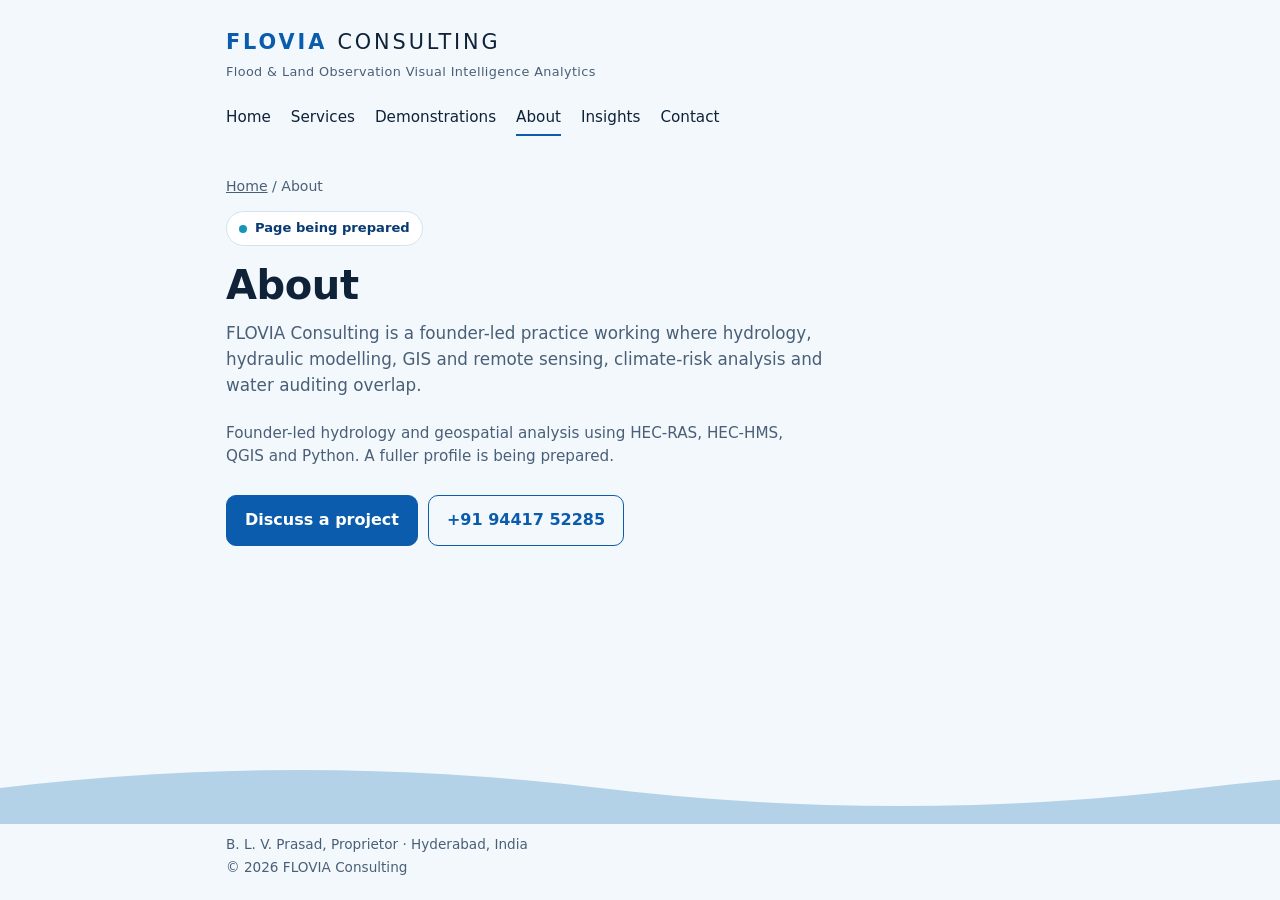
==== about/index.html @ 91d86d20 "Add files via upload" ====
<!doctype html>
<html lang="en">
<head>
<meta charset="utf-8">
<meta name="viewport" content="width=device-width, initial-scale=1">
<title>About | FLOVIA Consulting</title>
<meta name="description" content="About FLOVIA Consulting and its proprietor, B. L. V. Prasad.">
<!-- Template page: hidden from search engines until real content is added. Remove this line when the page is filled. -->
<meta name="robots" content="noindex,nofollow">
<link rel="canonical" href="https://www.floviaconsulting.com/about/">
<meta name="theme-color" content="#0b5cad">
<link rel="stylesheet" href="/assets/css/site.css">
</head>
<body>
<!--
  About. Use capability language only. Add credentials, memberships or registrations only after the owner
  confirms exact wording and evidence (see Master Context sections 2 and 31).
-->
<header class="site">
  <div class="wrap">
    <!-- LOGO SLOT: when the logo file is added at /assets/img/, replace the two text lines below with
         <img src="/assets/img/logo.svg" alt="FLOVIA Consulting" height="40"> -->
    <a class="brand" href="/">
      <p class="wordmark">FLOVIA <span>Consulting</span></p>
      <p class="expansion">Flood &amp; Land Observation Visual Intelligence Analytics</p>
    </a>
    <nav class="main" aria-label="Main">
      <a href="/">Home</a>
      <a href="/services/">Services</a>
      <a href="/demonstrations/">Demonstrations</a>
      <a href="/about/" aria-current="page">About</a>
      <a href="/insights/">Insights</a>
      <a href="/contact/">Contact</a>
    </nav>
  </div>
</header>

<main>
  <div class="wrap">
      <p class="crumb"><a href="/">Home</a> / About</p>
      <span class="status">Page being prepared</span>
      <h1>About</h1>
      <p class="lede">FLOVIA Consulting is a founder-led practice working where hydrology, hydraulic modelling, GIS and remote sensing, climate-risk analysis and water auditing overlap.</p>
      <p class="note">Founder-led hydrology and geospatial analysis using HEC-RAS, HEC-HMS, QGIS and Python. A fuller profile is being prepared.</p>
      <div class="row">
        <a class="btn primary" href="mailto:prasadblv2432@gmail.com?subject=Enquiry%20-%20FLOVIA%20Consulting">Discuss a project</a>
        <a class="btn secondary" href="tel:+919441752285">+91 94417 52285</a>
      </div>
  </div>
</main>

<div class="waves" aria-hidden="true"><div class="w2"></div><div class="w1"></div></div>

<footer class="site">
  <div class="wrap">
    <p>B. L. V. Prasad, Proprietor &middot; Hyderabad, India</p>
    <p>&copy; 2026 FLOVIA Consulting</p>
  </div>
</footer>
</body>
</html>
---- assets/css/site.css ----
:root {
  --bg: #f3f8fd; --surface: #ffffff; --ink: #0f2238; --muted: #4a5f77;
  --brand: #0b5cad; --brand-deep: #083a73; --accent: #1596b8; --line: #d4e2f0; --btn-ink: #ffffff;
}
@media (prefers-color-scheme: dark) {
  :root {
    --bg: #0a1626; --surface: #11233a; --ink: #e8f1fa; --muted: #9db3ca;
    --brand: #4da3f0; --brand-deep: #8cc4f7; --accent: #4cc3e0; --line: #1f3856; --btn-ink: #06182b;
  }
}
* { box-sizing: border-box; }
html { -webkit-text-size-adjust: 100%; }
body {
  margin: 0; min-height: 100vh; min-height: 100svh; display: flex; flex-direction: column;
  background: var(--bg); color: var(--ink); line-height: 1.55;
  font-family: system-ui, -apple-system, "Segoe UI", Roboto, "Helvetica Neue", Arial, sans-serif;
}
a { color: var(--brand); }
a:focus-visible, .btn:focus-visible { outline: 3px solid var(--accent); outline-offset: 2px; }
.wrap { width: 100%; max-width: 860px; margin: 0 auto; padding: 0 16px; }

header.site { padding: 26px 0 0; }
.brand { display: inline-block; text-decoration: none; }
.wordmark { margin: 0; font-size: 1.3rem; font-weight: 800; letter-spacing: 0.14em; color: var(--brand); text-transform: uppercase; }
.wordmark span { font-weight: 500; color: var(--ink); }
.expansion { margin: 4px 0 0; font-size: 0.8rem; color: var(--muted); letter-spacing: 0.03em; }
nav.main { display: flex; flex-wrap: wrap; gap: 4px 20px; margin: 18px 0 0; font-size: 0.95rem; }
nav.main a { color: var(--ink); text-decoration: none; padding: 4px 0; border-bottom: 2px solid transparent; }
nav.main a:hover, nav.main a[aria-current="page"] { border-bottom-color: var(--brand); }

main { flex: 1; padding: 40px 0 36px; }
.crumb { margin: 0 0 14px; font-size: 0.88rem; color: var(--muted); }
.crumb a { color: var(--muted); }
.status {
  display: inline-flex; align-items: center; gap: 8px; padding: 6px 12px;
  border: 1px solid var(--line); border-radius: 999px; background: var(--surface);
  font-size: 0.82rem; font-weight: 600; color: var(--brand-deep);
}
.status::before { content: ""; width: 8px; height: 8px; border-radius: 50%; background: var(--accent); }
h1 { margin: 16px 0 12px; font-size: clamp(1.8rem, 5.5vw, 2.5rem); line-height: 1.15; letter-spacing: -0.01em; }
.lede { margin: 0 0 24px; max-width: 60ch; color: var(--muted); font-size: 1.05rem; }
.note { margin: 0 0 26px; max-width: 60ch; font-size: 0.95rem; color: var(--muted); }

ul.links { list-style: none; margin: 0 0 28px; padding: 0; display: grid; gap: 10px; }
ul.links a {
  display: block; padding: 12px 14px; background: var(--surface); border: 1px solid var(--line);
  border-radius: 10px; color: var(--ink); text-decoration: none; font-weight: 600;
}
ul.links a:hover { border-color: var(--brand); }
ul.links span { display: block; font-weight: 400; color: var(--muted); font-size: 0.92rem; }

.btn {
  display: inline-block; padding: 12px 18px; border-radius: 10px; font-weight: 600;
  text-decoration: none; border: 1px solid var(--brand); overflow-wrap: anywhere;
}
.btn.primary { background: var(--brand); color: var(--btn-ink); }
.btn.secondary { background: transparent; color: var(--brand); }
.btn:hover { filter: brightness(1.06); }
.row { display: flex; flex-wrap: wrap; gap: 10px; }

dl.contact { margin: 0 0 24px; }
dl.contact div { padding: 10px 0; border-bottom: 1px solid var(--line); }
dl.contact dt { font-size: 0.85rem; color: var(--muted); }
dl.contact dd { margin: 2px 0 0; font-weight: 600; }

.waves { height: 72px; position: relative; overflow: hidden; margin-top: auto; }
.waves div { position: absolute; inset: 0; background-repeat: repeat-x; background-size: 1200px 72px; background-position: 0 bottom; }
.waves .w1 { opacity: 0.18; background-image: url("data:image/svg+xml,%3Csvg xmlns='http://www.w3.org/2000/svg' viewBox='0 0 1200 80' preserveAspectRatio='none'%3E%3Cpath d='M0 40 Q300 0 600 40 T1200 40 V80 H0 Z' fill='%230b5cad'/%3E%3C/svg%3E"); }
.waves .w2 { opacity: 0.12; top: 12px; background-image: url("data:image/svg+xml,%3Csvg xmlns='http://www.w3.org/2000/svg' viewBox='0 0 1200 80' preserveAspectRatio='none'%3E%3Cpath d='M0 40 Q300 0 600 40 T1200 40 V80 H0 Z' fill='%231596b8'/%3E%3C/svg%3E"); }
footer.site { padding: 8px 0 20px; font-size: 0.85rem; color: var(--muted); }
footer.site p { margin: 2px 0; }
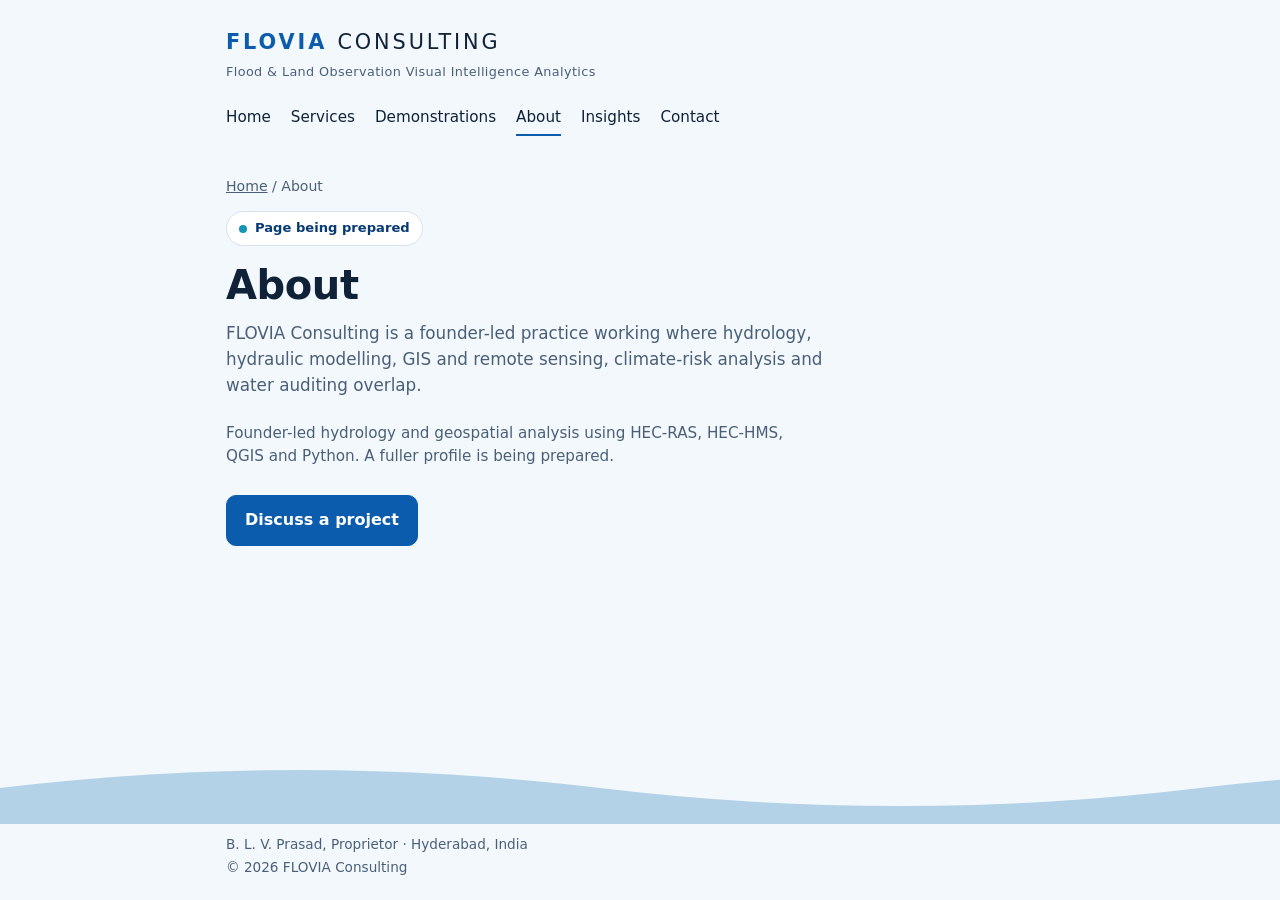
==== commit 5c4fba91: "Remove mobile number from website pages Owner decision: the website shows the email address only. De" ====
--- a/about/index.html
+++ b/about/index.html
@@ -44,7 +44,6 @@
       <p class="note">Founder-led hydrology and geospatial analysis using HEC-RAS, HEC-HMS, QGIS and Python. A fuller profile is being prepared.</p>
       <div class="row">
         <a class="btn primary" href="mailto:prasadblv2432@gmail.com?subject=Enquiry%20-%20FLOVIA%20Consulting">Discuss a project</a>
-        <a class="btn secondary" href="tel:+919441752285">+91 94417 52285</a>
       </div>
   </div>
 </main>
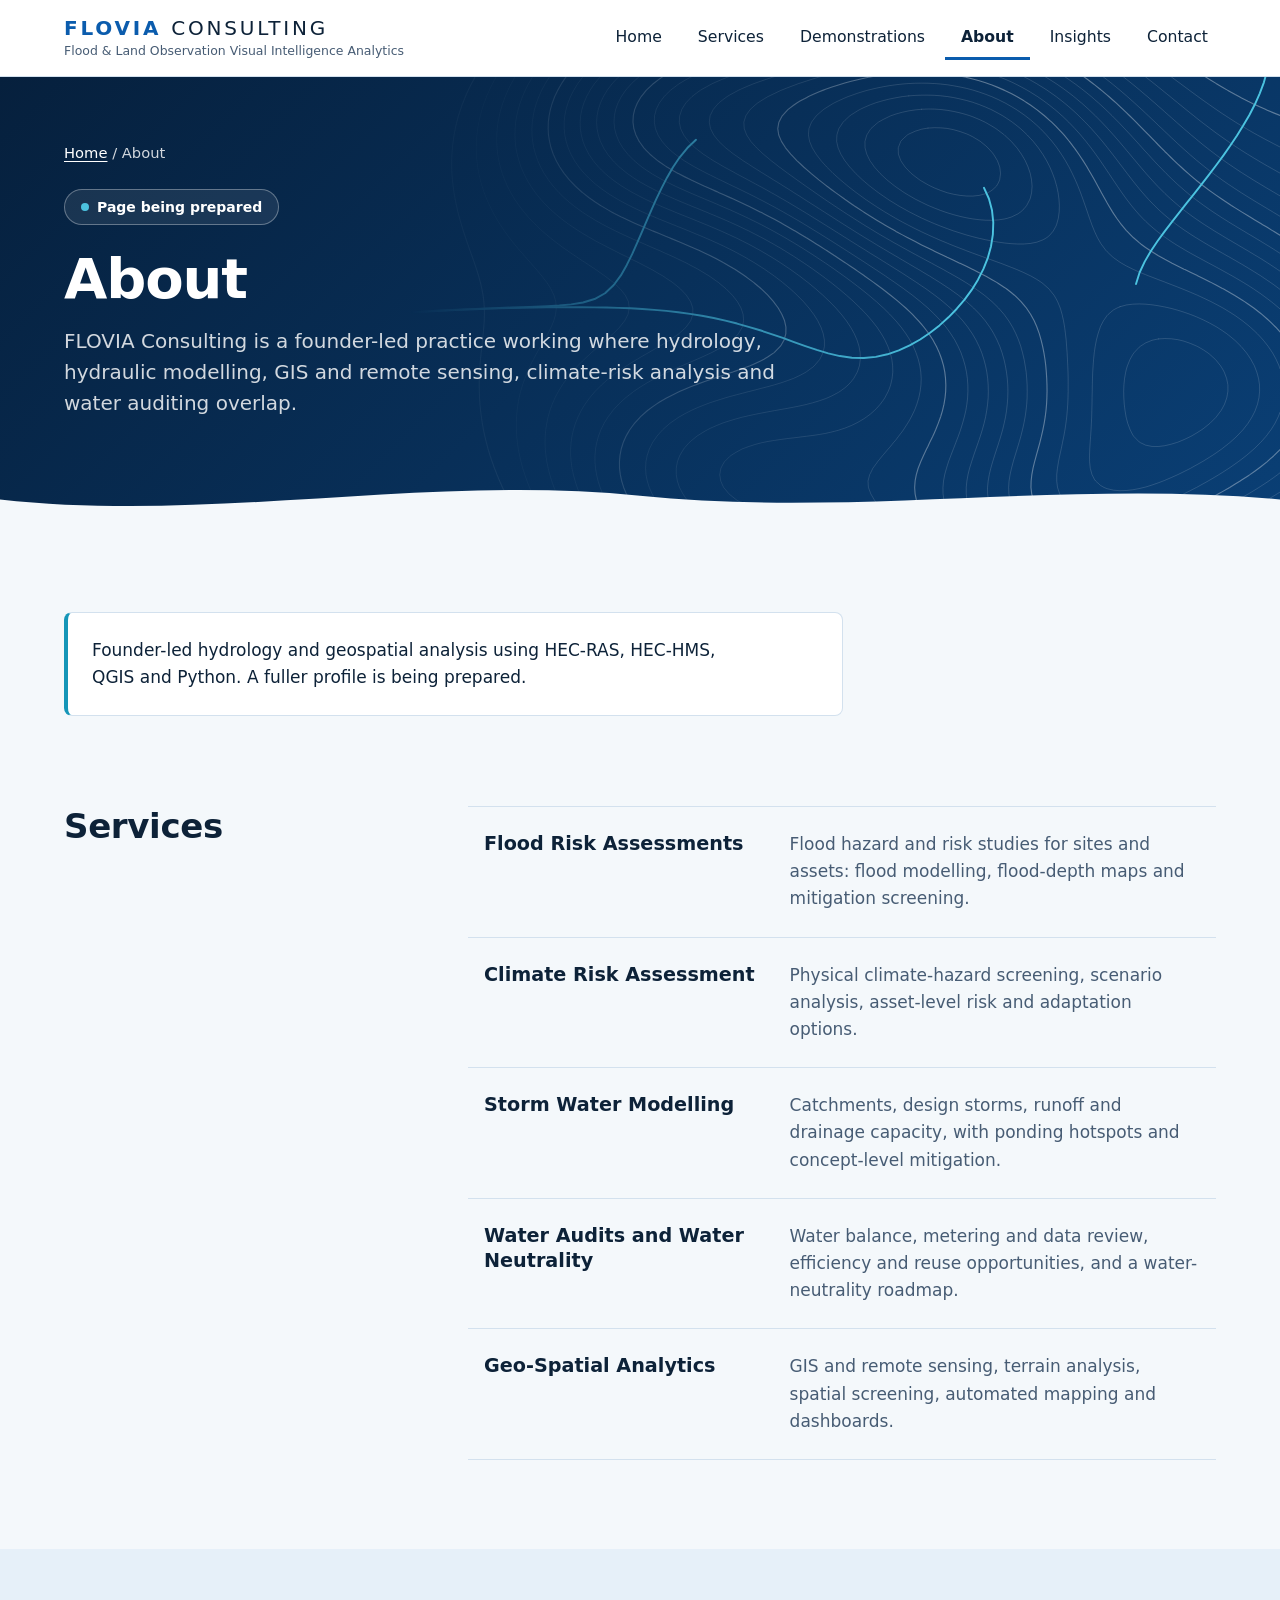
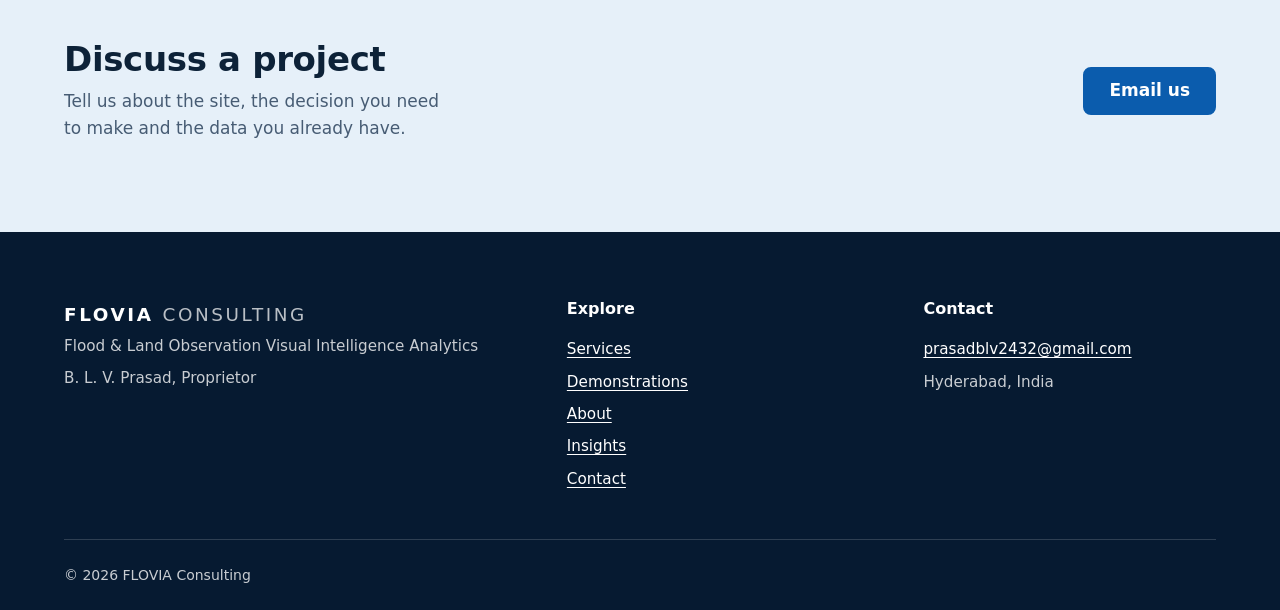
==== commit 7ce8d2d1: "Redesign site: full-width layout, shared theme, standard spacing - One shared stylesheet for all 11 " ====
--- a/about/index.html
+++ b/about/index.html
@@ -9,16 +9,15 @@
 <meta name="robots" content="noindex,nofollow">
 <link rel="canonical" href="https://www.floviaconsulting.com/about/">
 <meta name="theme-color" content="#0b5cad">
-<link rel="stylesheet" href="/assets/css/site.css">
+<!-- Placeholder favicon (lettermark). Replace with the FLOVIA logo when the file is available. -->
+<link rel="icon" href="/assets/img/favicon.svg" type="image/svg+xml">
+<link rel="stylesheet" href="/assets/css/site.css?v=2">
 </head>
 <body>
-<!--
-  About. Use capability language only. Add credentials, memberships or registrations only after the owner
-  confirms exact wording and evidence (see Master Context sections 2 and 31).
--->
-<header class="site">
+<a class="skip" href="#main">Skip to content</a>
+<header class="site-header">
   <div class="wrap">
-    <!-- LOGO SLOT: when the logo file is added at /assets/img/, replace the two text lines below with
+    <!-- LOGO SLOT: when the logo file is added at /assets/img/, replace the two text lines inside the link with
          <img src="/assets/img/logo.svg" alt="FLOVIA Consulting" height="40"> -->
     <a class="brand" href="/">
       <p class="wordmark">FLOVIA <span>Consulting</span></p>
@@ -34,26 +33,80 @@
     </nav>
   </div>
 </header>
+<!--
+  About. Use capability language only. Add credentials, memberships or registrations only after the owner
+  confirms exact wording and evidence (see Master Context sections 2 and 31).
+-->
 
-<main>
-  <div class="wrap">
-      <p class="crumb"><a href="/">Home</a> / About</p>
+<main id="main">
+  <section class="hero">
+    <div class="wrap">
+      <nav class="crumb" aria-label="Breadcrumb"><a href="/">Home</a> / About</nav>
       <span class="status">Page being prepared</span>
       <h1>About</h1>
       <p class="lede">FLOVIA Consulting is a founder-led practice working where hydrology, hydraulic modelling, GIS and remote sensing, climate-risk analysis and water auditing overlap.</p>
-      <p class="note">Founder-led hydrology and geospatial analysis using HEC-RAS, HEC-HMS, QGIS and Python. A fuller profile is being prepared.</p>
-      <div class="row">
-        <a class="btn primary" href="mailto:prasadblv2432@gmail.com?subject=Enquiry%20-%20FLOVIA%20Consulting">Discuss a project</a>
+    </div>
+    <svg class="hero-wave" viewBox="0 0 1440 56" preserveAspectRatio="none" aria-hidden="true"><path d="M0 30 C240 56 480 2 720 26 C960 50 1200 8 1440 30 V56 H0 Z"/></svg>
+  </section>
+  <section class="section" aria-label="Status">
+    <div class="wrap">
+      <div class="notice"><p>Founder-led hydrology and geospatial analysis using HEC-RAS, HEC-HMS, QGIS and Python. A fuller profile is being prepared.</p></div>
+    </div>
+  </section>
+  <section class="section" aria-labelledby="svc-h">
+    <div class="wrap split">
+      <div>
+        <h2 id="svc-h">Services</h2>
       </div>
-  </div>
+      <ul class="svc-list">
+        <li><a href="/services/flood-risk-assessments.html"><span class="svc-name">Flood Risk Assessments</span><span class="svc-desc">Flood hazard and risk studies for sites and assets: flood modelling, flood-depth maps and mitigation screening.</span></a></li>
+        <li><a href="/services/climate-risk-assessment.html"><span class="svc-name">Climate Risk Assessment</span><span class="svc-desc">Physical climate-hazard screening, scenario analysis, asset-level risk and adaptation options.</span></a></li>
+        <li><a href="/services/storm-water-modelling.html"><span class="svc-name">Storm Water Modelling</span><span class="svc-desc">Catchments, design storms, runoff and drainage capacity, with ponding hotspots and concept-level mitigation.</span></a></li>
+        <li><a href="/services/water-audits-and-water-neutrality.html"><span class="svc-name">Water Audits and Water Neutrality</span><span class="svc-desc">Water balance, metering and data review, efficiency and reuse opportunities, and a water-neutrality roadmap.</span></a></li>
+        <li><a href="/services/geo-spatial-analytics.html"><span class="svc-name">Geo-Spatial Analytics</span><span class="svc-desc">GIS and remote sensing, terrain analysis, spatial screening, automated mapping and dashboards.</span></a></li>
+      </ul>
+    </div>
+  </section>
+  <section class="section band" aria-labelledby="cta-h">
+    <div class="wrap cta">
+      <div>
+        <h2 id="cta-h">Discuss a project</h2>
+        <p>Tell us about the site, the decision you need to make and the data you already have.</p>
+      </div>
+      <div><a class="btn btn-primary" href="mailto:prasadblv2432@gmail.com?subject=Enquiry%20-%20FLOVIA%20Consulting">Email us</a></div>
+    </div>
+  </section>
 </main>
 
-<div class="waves" aria-hidden="true"><div class="w2"></div><div class="w1"></div></div>
-
-<footer class="site">
+<footer class="site-footer">
   <div class="wrap">
-    <p>B. L. V. Prasad, Proprietor &middot; Hyderabad, India</p>
-    <p>&copy; 2026 FLOVIA Consulting</p>
+    <div class="footer-grid">
+      <div>
+        <p class="wordmark">FLOVIA <span>Consulting</span></p>
+        <p>Flood &amp; Land Observation Visual Intelligence Analytics</p>
+        <p>B. L. V. Prasad, Proprietor</p>
+      </div>
+      <div>
+        <h2>Explore</h2>
+        <ul>
+          <li><a href="/services/">Services</a></li>
+          <li><a href="/demonstrations/">Demonstrations</a></li>
+          <li><a href="/about/">About</a></li>
+          <li><a href="/insights/">Insights</a></li>
+          <li><a href="/contact/">Contact</a></li>
+        </ul>
+      </div>
+      <div>
+        <h2>Contact</h2>
+        <ul>
+          <li><a href="mailto:prasadblv2432@gmail.com">prasadblv2432@gmail.com</a></li>
+          <li>Hyderabad, India</li>
+        </ul>
+      </div>
+    </div>
+    <div class="footer-base">
+      <p>&copy; 2026 FLOVIA Consulting</p>
+    </div>
   </div>
 </footer>
 </body>
--- a/assets/css/site.css
+++ b/assets/css/site.css
@@ -1,71 +1,336 @@
+/* FLOVIA Consulting site stylesheet.
+   Full-width bands, one centred content container, 8px spacing scale, light and dark themes.
+   No scripts and no external fonts or services. */
+
 :root {
-  --bg: #f3f8fd; --surface: #ffffff; --ink: #0f2238; --muted: #4a5f77;
-  --brand: #0b5cad; --brand-deep: #083a73; --accent: #1596b8; --line: #d4e2f0; --btn-ink: #ffffff;
-}
+  color-scheme: light dark;
+
+  /* Colour */
+  --bg: #f4f8fb;
+  --surface: #ffffff;
+  --ink: #0d2238;
+  --muted: #475c74;
+  --brand: #0b5cad;
+  --brand-deep: #083a73;
+  --accent: #1596b8;
+  --line: #d3e1ee;
+  --band: #e6f0f9;
+  --btn-ink: #ffffff;
+  --hero-1: #06203d;
+  --hero-2: #0a3f75;
+  --on-hero: #ffffff;
+  --on-hero-muted: rgba(255, 255, 255, 0.82);
+  --foot: #061a31;
+
+  /* Spacing scale (8px base) */
+  --s1: 4px;
+  --s2: 8px;
+  --s3: 16px;
+  --s4: 24px;
+  --s5: 32px;
+  --s6: 48px;
+  --s7: 64px;
+  --s8: 96px;
+
+  /* Layout */
+  --gutter: clamp(20px, 5vw, 72px);
+  --max: 1440px;
+  --radius: 8px;
+  --section: clamp(48px, 7vw, 96px);
+}
+
 @media (prefers-color-scheme: dark) {
   :root {
-    --bg: #0a1626; --surface: #11233a; --ink: #e8f1fa; --muted: #9db3ca;
-    --brand: #4da3f0; --brand-deep: #8cc4f7; --accent: #4cc3e0; --line: #1f3856; --btn-ink: #06182b;
+    --bg: #08131f;
+    --surface: #0f2236;
+    --ink: #e8f1fa;
+    --muted: #9db3ca;
+    --brand: #5aaaf2;
+    --brand-deep: #8cc4f7;
+    --accent: #4cc3e0;
+    --line: #1d3652;
+    --band: #0d2239;
+    --btn-ink: #06182b;
+    --hero-1: #04152a;
+    --hero-2: #07294d;
+    --foot: #040f1d;
   }
 }
+
 * { box-sizing: border-box; }
-html { -webkit-text-size-adjust: 100%; }
+html { -webkit-text-size-adjust: 100%; scroll-padding-top: var(--s6); }
+
 body {
-  margin: 0; min-height: 100vh; min-height: 100svh; display: flex; flex-direction: column;
-  background: var(--bg); color: var(--ink); line-height: 1.55;
+  margin: 0;
+  min-height: 100vh;
+  min-height: 100svh;
+  display: flex;
+  flex-direction: column;
+  background: var(--bg);
+  color: var(--ink);
   font-family: system-ui, -apple-system, "Segoe UI", Roboto, "Helvetica Neue", Arial, sans-serif;
-}
+  font-size: 1.0625rem;
+  line-height: 1.6;
+}
+main { flex: 1; }
+img, svg { max-width: 100%; }
 a { color: var(--brand); }
-a:focus-visible, .btn:focus-visible { outline: 3px solid var(--accent); outline-offset: 2px; }
-.wrap { width: 100%; max-width: 860px; margin: 0 auto; padding: 0 16px; }
-
-header.site { padding: 26px 0 0; }
-.brand { display: inline-block; text-decoration: none; }
-.wordmark { margin: 0; font-size: 1.3rem; font-weight: 800; letter-spacing: 0.14em; color: var(--brand); text-transform: uppercase; }
+a:focus-visible, .btn:focus-visible {
+  outline: 3px solid var(--accent);
+  outline-offset: 3px;
+}
+
+.wrap {
+  width: min(100% - 2 * var(--gutter), var(--max));
+  margin-inline: auto;
+}
+
+.skip {
+  position: absolute;
+  left: var(--s3);
+  top: -100px;
+  z-index: 10;
+  padding: var(--s2) var(--s3);
+  background: var(--surface);
+  color: var(--ink);
+  border: 2px solid var(--brand);
+  border-radius: var(--radius);
+}
+.skip:focus { top: var(--s2); }
+
+/* ---------- Header ---------- */
+.site-header {
+  background: var(--surface);
+  border-bottom: 1px solid var(--line);
+}
+.site-header .wrap {
+  display: flex;
+  flex-wrap: wrap;
+  align-items: center;
+  justify-content: space-between;
+  gap: var(--s1) var(--s5);
+  padding-block: var(--s3);
+}
+.brand { display: block; color: inherit; text-decoration: none; }
+.wordmark {
+  margin: 0;
+  font-size: 1.25rem;
+  font-weight: 800;
+  line-height: 1.2;
+  letter-spacing: 0.14em;
+  text-transform: uppercase;
+  color: var(--brand);
+}
 .wordmark span { font-weight: 500; color: var(--ink); }
-.expansion { margin: 4px 0 0; font-size: 0.8rem; color: var(--muted); letter-spacing: 0.03em; }
-nav.main { display: flex; flex-wrap: wrap; gap: 4px 20px; margin: 18px 0 0; font-size: 0.95rem; }
-nav.main a { color: var(--ink); text-decoration: none; padding: 4px 0; border-bottom: 2px solid transparent; }
-nav.main a:hover, nav.main a[aria-current="page"] { border-bottom-color: var(--brand); }
-
-main { flex: 1; padding: 40px 0 36px; }
-.crumb { margin: 0 0 14px; font-size: 0.88rem; color: var(--muted); }
-.crumb a { color: var(--muted); }
+.expansion {
+  display: none;
+  margin: 2px 0 0;
+  font-size: 0.78rem;
+  line-height: 1.4;
+  color: var(--muted);
+}
+@media (min-width: 760px) { .expansion { display: block; } }
+
+nav.main { display: flex; flex-wrap: wrap; gap: 0 var(--s1); margin-inline: calc(-1 * var(--s2)); }
+nav.main a {
+  display: inline-flex;
+  align-items: center;
+  min-height: 44px;
+  padding: var(--s2) var(--s3);
+  color: var(--ink);
+  font-size: 0.98rem;
+  font-weight: 500;
+  text-decoration: none;
+  border-bottom: 3px solid transparent;
+}
+nav.main a:hover { color: var(--brand); }
+nav.main a[aria-current="page"] { border-bottom-color: var(--brand); font-weight: 700; }
+nav.main a:focus-visible { outline-offset: -3px; }
+
+/* ---------- Hero ---------- */
+.hero {
+  position: relative;
+  isolation: isolate;
+  overflow: hidden;
+  color: var(--on-hero);
+  background: linear-gradient(135deg, var(--hero-1), var(--hero-2));
+  padding-block: var(--s6) calc(var(--s6) + 40px);
+}
+.hero::before {
+  content: "";
+  position: absolute;
+  inset: 0;
+  z-index: -1;
+  background: url("/assets/img/contours.svg") right center / cover no-repeat;
+  -webkit-mask-image: linear-gradient(90deg, transparent 32%, #000 74%);
+  mask-image: linear-gradient(90deg, transparent 32%, #000 74%);
+}
+@media (max-width: 719px) { .hero::before { opacity: 0.55; } }
+.hero-wave {
+  position: absolute;
+  left: 0;
+  bottom: -1px;
+  width: 100%;
+  height: clamp(24px, 4vw, 56px);
+  fill: var(--bg);
+  pointer-events: none;
+}
+.hero--home { padding-block: var(--s7) calc(var(--s7) + 48px); }
+@media (min-width: 900px) {
+  .hero { padding-block: var(--s7) calc(var(--s7) + 40px); }
+  .hero--home { padding-block: var(--s8) calc(var(--s8) + 32px); }
+}
+
+.crumb { margin: 0 0 var(--s4); font-size: 0.92rem; color: var(--on-hero-muted); }
+.crumb a { color: var(--on-hero); text-underline-offset: 3px; }
+
 .status {
-  display: inline-flex; align-items: center; gap: 8px; padding: 6px 12px;
-  border: 1px solid var(--line); border-radius: 999px; background: var(--surface);
-  font-size: 0.82rem; font-weight: 600; color: var(--brand-deep);
-}
-.status::before { content: ""; width: 8px; height: 8px; border-radius: 50%; background: var(--accent); }
-h1 { margin: 16px 0 12px; font-size: clamp(1.8rem, 5.5vw, 2.5rem); line-height: 1.15; letter-spacing: -0.01em; }
-.lede { margin: 0 0 24px; max-width: 60ch; color: var(--muted); font-size: 1.05rem; }
-.note { margin: 0 0 26px; max-width: 60ch; font-size: 0.95rem; color: var(--muted); }
-
-ul.links { list-style: none; margin: 0 0 28px; padding: 0; display: grid; gap: 10px; }
-ul.links a {
-  display: block; padding: 12px 14px; background: var(--surface); border: 1px solid var(--line);
-  border-radius: 10px; color: var(--ink); text-decoration: none; font-weight: 600;
-}
-ul.links a:hover { border-color: var(--brand); }
-ul.links span { display: block; font-weight: 400; color: var(--muted); font-size: 0.92rem; }
-
+  display: inline-flex;
+  align-items: center;
+  gap: var(--s2);
+  padding: 6px var(--s3);
+  border: 1px solid rgba(255, 255, 255, 0.32);
+  border-radius: 999px;
+  background: rgba(255, 255, 255, 0.08);
+  font-size: 0.875rem;
+  font-weight: 600;
+  color: var(--on-hero);
+}
+.status::before {
+  content: "";
+  width: 8px;
+  height: 8px;
+  border-radius: 50%;
+  background: #4cc3e0;
+  animation: pulse 2.4s ease-in-out infinite;
+}
+@keyframes pulse { 0%, 100% { opacity: 1; } 50% { opacity: 0.35; } }
+@media (prefers-reduced-motion: reduce) { .status::before { animation: none; } }
+
+.hero h1 {
+  margin: var(--s4) 0 var(--s3);
+  max-width: 22ch;
+  font-size: clamp(2rem, 1.3rem + 2.8vw, 3.5rem);
+  font-weight: 760;
+  line-height: 1.08;
+  letter-spacing: -0.02em;
+  text-wrap: balance;
+}
+.hero--home h1 {
+  max-width: 14ch;
+  font-size: clamp(2.5rem, 1.4rem + 4.4vw, 4.75rem);
+  line-height: 1.04;
+  letter-spacing: -0.03em;
+}
+.hero .lede {
+  margin: 0;
+  max-width: 60ch;
+  font-size: clamp(1.0625rem, 1rem + 0.35vw, 1.25rem);
+  line-height: 1.55;
+  color: var(--on-hero-muted);
+  text-wrap: pretty;
+}
+.actions { display: flex; flex-wrap: wrap; gap: var(--s3); margin-top: var(--s5); }
+
+/* ---------- Buttons ---------- */
 .btn {
-  display: inline-block; padding: 12px 18px; border-radius: 10px; font-weight: 600;
-  text-decoration: none; border: 1px solid var(--brand); overflow-wrap: anywhere;
-}
-.btn.primary { background: var(--brand); color: var(--btn-ink); }
-.btn.secondary { background: transparent; color: var(--brand); }
-.btn:hover { filter: brightness(1.06); }
-.row { display: flex; flex-wrap: wrap; gap: 10px; }
-
-dl.contact { margin: 0 0 24px; }
-dl.contact div { padding: 10px 0; border-bottom: 1px solid var(--line); }
-dl.contact dt { font-size: 0.85rem; color: var(--muted); }
-dl.contact dd { margin: 2px 0 0; font-weight: 600; }
-
-.waves { height: 72px; position: relative; overflow: hidden; margin-top: auto; }
-.waves div { position: absolute; inset: 0; background-repeat: repeat-x; background-size: 1200px 72px; background-position: 0 bottom; }
-.waves .w1 { opacity: 0.18; background-image: url("data:image/svg+xml,%3Csvg xmlns='http://www.w3.org/2000/svg' viewBox='0 0 1200 80' preserveAspectRatio='none'%3E%3Cpath d='M0 40 Q300 0 600 40 T1200 40 V80 H0 Z' fill='%230b5cad'/%3E%3C/svg%3E"); }
-.waves .w2 { opacity: 0.12; top: 12px; background-image: url("data:image/svg+xml,%3Csvg xmlns='http://www.w3.org/2000/svg' viewBox='0 0 1200 80' preserveAspectRatio='none'%3E%3Cpath d='M0 40 Q300 0 600 40 T1200 40 V80 H0 Z' fill='%231596b8'/%3E%3C/svg%3E"); }
-footer.site { padding: 8px 0 20px; font-size: 0.85rem; color: var(--muted); }
-footer.site p { margin: 2px 0; }
+  display: inline-flex;
+  align-items: center;
+  min-height: 48px;
+  padding: 10px var(--s4);
+  border: 2px solid var(--brand);
+  border-radius: var(--radius);
+  font-weight: 600;
+  line-height: 1.25;
+  text-decoration: none;
+  overflow-wrap: anywhere;
+}
+.btn-primary { background: var(--brand); color: var(--btn-ink); }
+.btn-secondary { background: transparent; color: var(--brand); }
+.btn:hover { filter: brightness(1.08); }
+.hero .btn-primary { background: #ffffff; border-color: #ffffff; color: #08305a; }
+.hero .btn-secondary { border-color: rgba(255, 255, 255, 0.65); color: #ffffff; }
+.hero .btn-secondary:hover { background: rgba(255, 255, 255, 0.1); filter: none; }
+
+/* ---------- Sections ---------- */
+.section { padding-block: var(--section); }
+.section.band { background: var(--band); }
+.section:not(.band) + .section:not(.band) { padding-top: 0; }
+.section h2 {
+  margin: 0 0 var(--s3);
+  font-size: clamp(1.5rem, 1.1rem + 1.4vw, 2.125rem);
+  line-height: 1.2;
+  letter-spacing: -0.01em;
+}
+.section p { margin: 0 0 var(--s3); max-width: 62ch; color: var(--muted); }
+
+.split { display: grid; gap: var(--s5); }
+@media (min-width: 960px) {
+  .split { grid-template-columns: minmax(240px, 1fr) 2.2fr; gap: var(--s7); }
+}
+
+.notice {
+  max-width: 72ch;
+  padding: var(--s4);
+  background: var(--surface);
+  border: 1px solid var(--line);
+  border-left: 4px solid var(--accent);
+  border-radius: var(--radius);
+}
+.notice p { margin: 0; color: var(--ink); }
+
+/* Service list: full-width rows */
+.svc-list { list-style: none; margin: 0; padding: 0; border-top: 1px solid var(--line); }
+.svc-list a {
+  display: grid;
+  gap: var(--s1) var(--s5);
+  padding: var(--s4) 0;
+  border-bottom: 1px solid var(--line);
+  color: var(--ink);
+  text-decoration: none;
+}
+.svc-list a:hover { background: var(--surface); }
+.svc-list a:hover .svc-name { color: var(--brand); text-decoration: underline; text-underline-offset: 4px; }
+.svc-list a:focus-visible { outline-offset: -3px; }
+.svc-name { font-size: 1.2rem; font-weight: 700; line-height: 1.3; }
+.svc-desc { color: var(--muted); }
+@media (min-width: 720px) {
+  .svc-list a { grid-template-columns: minmax(220px, 1fr) 1.5fr; align-items: baseline; padding-inline: var(--s3); }
+}
+
+/* Contact facts */
+.facts { display: grid; gap: var(--s3); margin: 0 0 var(--s5); }
+@media (min-width: 720px) { .facts { grid-template-columns: 1fr 1fr; } }
+.facts div { padding: var(--s4); background: var(--surface); border: 1px solid var(--line); border-radius: var(--radius); }
+.facts dt { font-size: 0.9rem; color: var(--muted); }
+.facts dd { margin: var(--s1) 0 0; font-size: 1.2rem; font-weight: 700; overflow-wrap: anywhere; }
+
+/* Call to action band */
+.cta { display: grid; gap: var(--s4); align-items: center; }
+.cta h2 { margin-bottom: var(--s2); }
+.cta p { margin: 0; max-width: 52ch; text-wrap: balance; }
+@media (min-width: 800px) { .cta { grid-template-columns: 1fr auto; gap: var(--s7); } }
+
+/* ---------- Footer ---------- */
+.site-footer {
+  background: var(--foot);
+  color: rgba(255, 255, 255, 0.78);
+  font-size: 0.95rem;
+  padding-block: var(--s7) var(--s4);
+}
+.site-footer a { color: #ffffff; text-underline-offset: 3px; }
+.site-footer a:focus-visible { outline-color: #4cc3e0; }
+.footer-grid { display: grid; gap: var(--s6); }
+@media (min-width: 800px) { .footer-grid { grid-template-columns: 1.5fr 1fr 1fr; gap: var(--s7); } }
+.site-footer .wordmark { color: #ffffff; font-size: 1.15rem; }
+.site-footer .wordmark span { color: rgba(255, 255, 255, 0.72); }
+.site-footer p { margin: var(--s2) 0 0; }
+.site-footer h2 { margin: 0 0 var(--s3); font-size: 1rem; font-weight: 700; color: #ffffff; }
+.site-footer ul { list-style: none; margin: 0; padding: 0; display: grid; gap: var(--s2); }
+.footer-base {
+  margin-top: var(--s6);
+  padding-top: var(--s4);
+  border-top: 1px solid rgba(255, 255, 255, 0.16);
+  font-size: 0.875rem;
+}
+.footer-base p { margin: 0; }
